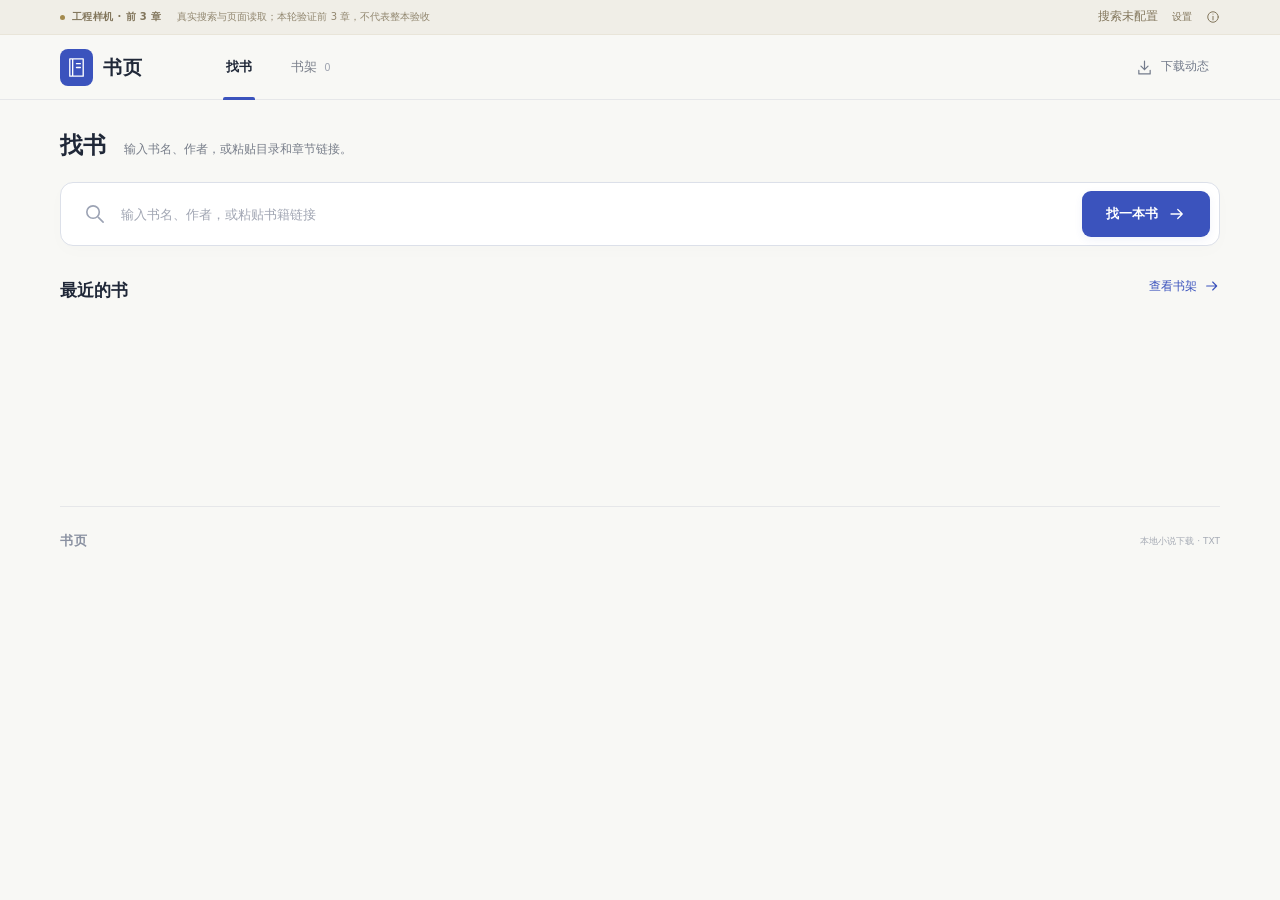
==== extension/index.html @ 4f4f138d "feat: 交付书页扩展0.4.1与来源身份校验" ====
<!doctype html>
<html lang="zh-CN">
<head>
  <meta charset="utf-8">
  <meta name="viewport" content="width=device-width, initial-scale=1">
  <meta name="color-scheme" content="light">
  <meta name="description" content="书页工程样机：DeepSeek 搜索、来源读取与 TXT。">
  <title>书页 · 找书与 TXT 下载</title>
  <link rel="icon" href="data:image/svg+xml,%3Csvg xmlns='http://www.w3.org/2000/svg' viewBox='0 0 48 48'%3E%3Crect width='48' height='48' rx='13' fill='%233b53bd'/%3E%3Cpath d='M13 12h19v25H13z' fill='none' stroke='white' stroke-width='2'/%3E%3Cpath d='M18 12v25M23 20h5M23 25h5' stroke='white' stroke-width='2'/%3E%3C/svg%3E">
  <link rel="stylesheet" href="style.css">
  <script type="module" src="ui.js"></script>
</head>
<body data-page="app">
  <svg class="svg-definitions" aria-hidden="true" xmlns="http://www.w3.org/2000/svg">
    <symbol id="i-book" viewBox="0 0 24 24"><path d="M5 3h14v18H5zM8 3v18M12 8h4M12 12h4"/></symbol>
    <symbol id="i-search" viewBox="0 0 24 24"><circle cx="10.5" cy="10.5" r="6.5"/><path d="m16 16 5 5"/></symbol>
    <symbol id="i-arrow" viewBox="0 0 24 24"><path d="M4 12h15m-6-6 6 6-6 6"/></symbol>
    <symbol id="i-download" viewBox="0 0 24 24"><path d="M12 3v12m-5-5 5 5 5-5M4 16v5h16v-5"/></symbol>
    <symbol id="i-close" viewBox="0 0 24 24"><path d="m6 6 12 12M6 18 18 6"/></symbol>
    <symbol id="i-check" viewBox="0 0 24 24"><path d="m5 12 4 4L19 6"/></symbol>
    <symbol id="i-clock" viewBox="0 0 24 24"><circle cx="12" cy="12" r="9"/><path d="M12 7v5l3 2"/></symbol>
    <symbol id="i-shelf" viewBox="0 0 24 24"><path d="M3 20h18M4 5h4v13H4zM11 3h4v15h-4zM18 6l3 11"/></symbol>
    <symbol id="i-link" viewBox="0 0 24 24"><path d="m10 14 4-4m-7 5-1 1a4 4 0 0 1-6-6l4-4a4 4 0 0 1 6 0m4 3 1-1a4 4 0 0 1 6 6l-4 4a4 4 0 0 1-6 0" transform="translate(2 -1)"/></symbol>
    <symbol id="i-info" viewBox="0 0 24 24"><circle cx="12" cy="12" r="9"/><path d="M12 11v6M12 7h.01"/></symbol>
    <symbol id="i-chevron" viewBox="0 0 24 24"><path d="m9 5 7 7-7 7"/></symbol>
  </svg>
  <a class="skip-link" href="#main">跳到主要内容</a>
  <div class="prototype-bar">
    <div class="prototype-inner">
      <span class="prototype-label"><span class="prototype-dot"></span>工程样机 · 前 3 章</span>
      <span class="prototype-caption">真实搜索与页面读取；本轮验证前 3 章，不代表整本验收</span>
      <div class="prototype-controls">
        <span id="key-state">搜索未配置</span><button id="settings-open" type="button">设置</button>
        <button id="about-open" type="button" aria-label="样机说明"><svg class="icon"><use href="#i-info"/></svg></button>
      </div>
    </div>
  </div>

  <header class="site-header">
    <div class="header-inner">
      <a class="brand" href="#search" aria-label="书页首页">
        <span class="brand-icon"><svg class="icon"><use href="#i-book"/></svg></span>
        <span>书页</span>
      </a>
      <nav class="main-nav" aria-label="主要导航">
        <button type="button" data-view="search" aria-current="page">找书</button>
        <button type="button" data-view="library">书架 <span class="nav-number" id="library-nav-count">0</span></button>
      </nav>
      <button class="activity-trigger" id="activity-toggle" type="button" aria-expanded="false" aria-controls="activity-panel">
        <svg class="icon"><use href="#i-download"/></svg><span>下载动态</span><span class="activity-number" id="activity-count" hidden></span>
      </button>
    </div>
  </header>

  <main id="main" class="main-content" tabindex="-1">
    <section id="view-search" aria-labelledby="search-title">
      <div class="search-heading"><h1 id="search-title">找书</h1><p>输入书名、作者，或粘贴目录和章节链接。</p></div>

      <div class="search-area">
        <form id="search-form" class="search-form" role="search">
          <svg class="icon search-icon" aria-hidden="true"><use href="#i-search"/></svg>
          <label class="sr-only" for="search-input">书名、作者或书籍链接</label>
          <input id="search-input" type="search" placeholder="输入书名、作者，或粘贴书籍链接" autocomplete="off" enterkeyhint="search" required>
          <button id="search-submit" class="button button-primary" type="submit">找一本书<svg class="icon"><use href="#i-arrow"/></svg></button>
        </form>

      </div>

      <section id="search-results-section" class="results-section" aria-labelledby="search-results-heading" hidden>
        <div class="section-heading"><div><h2 id="search-results-heading">搜索结果</h2><p id="search-summary" class="section-description" role="status" aria-live="polite"></p></div><button id="search-clear" type="button" class="text-button">清空搜索</button></div>
        <p id="search-note" class="inline-note" hidden></p>
        <p id="search-context" class="inline-note" hidden></p>
        <button id="search-other-sources" type="button" class="text-button" hidden>查看其他书源</button>
        <div id="search-results" class="results-grid"></div>
        <div id="search-result-actions" class="search-result-actions" hidden>
          <button id="search-more" type="button" class="button button-secondary">更多结果</button>
          <button id="search-collapse" type="button" class="text-button" hidden>收起到前十条</button>
        </div>
        <div id="search-empty" class="empty-state" hidden><svg class="icon"><use href="#i-search"/></svg><h3 id="search-empty-title">本次未找到匹配候选</h3><p id="search-empty-note">索引可能尚未收录；也可以直接粘贴已支持来源的书籍链接。</p></div>
      </section>

      <section id="home-content" class="home-section" aria-labelledby="home-heading">
        <div class="section-heading"><h2 id="home-heading">最近的书</h2><button class="text-button" data-view="library" type="button">查看书架<svg class="icon"><use href="#i-arrow"/></svg></button></div>
        <div id="home-books" class="home-books"></div>
      </section>
    </section>

    <section id="view-library" class="library-view" aria-labelledby="library-title" hidden>
      <div class="library-heading"><div><h1 id="library-title">书架<span id="library-count" class="heading-count">0</span></h1><p id="library-summary" class="section-description">已保存的书与未完成的下载。</p></div><button type="button" class="button button-primary" data-view="search"><svg class="icon"><use href="#i-search"/></svg>找书</button></div>
      <div class="library-toolbar" role="group" aria-label="筛选书架"><button type="button" class="filter-chip is-active" data-filter="all" aria-pressed="true">全部</button><button type="button" class="filter-chip" data-filter="active" aria-pressed="false">正在下载</button><button type="button" class="filter-chip" data-filter="attention" aria-pressed="false">待继续</button><button type="button" class="filter-chip" data-filter="ready" aria-pressed="false">已就绪</button><span class="library-tip">按加入顺序排列</span></div>
      <div id="library-list" class="library-grid"></div>
      <div id="library-empty" class="empty-state" hidden><svg class="icon"><use href="#i-shelf"/></svg><h2>这里还没有书</h2><p>找到想要的书，确认后就会留在书架。</p><button type="button" class="button button-primary" data-view="search">去找书<svg class="icon"><use href="#i-arrow"/></svg></button></div>
    </section>
  </main>

  <footer class="site-footer"><span class="footer-brand">书页</span><span>本地小说下载 · TXT</span></footer>

  <section id="activity-panel" class="activity-panel" aria-labelledby="activity-heading" hidden><div class="panel-heading"><h2 id="activity-heading">下载动态</h2><button type="button" class="icon-button" id="activity-close" aria-label="关闭下载动态"><svg class="icon"><use href="#i-close"/></svg></button></div><div id="activity-list"></div></section>

  <aside id="download-dock" class="download-dock" aria-label="当前下载" hidden><div class="dock-icon"><svg class="icon"><use href="#i-download"/></svg></div><button id="dock-open" class="dock-copy" type="button"><strong id="dock-title"></strong><span id="dock-status"></span></button><div class="dock-meter"><span id="dock-progress"></span><div class="progress-track"><span id="dock-fill"></span></div></div><button id="dock-action" class="button button-secondary" type="button">暂停</button></aside>

  <dialog id="book-dialog" class="book-dialog" aria-labelledby="detail-title">
    <div class="dialog-topline"><span>这本书</span><button type="button" class="icon-button" id="book-close" aria-label="关闭书籍详情"><svg class="icon"><use href="#i-close"/></svg></button></div>
    <div class="book-dialog-body">
      <div class="detail-book-header"><div id="detail-cover" class="detail-cover"></div><div class="detail-book-copy"><p id="detail-category" class="eyebrow"></p><h2 id="detail-title"></h2><p id="detail-author" class="book-author"></p><div id="detail-facts" class="book-facts"></div></div></div>
      <p id="detail-description" class="detail-description"></p>
      <fieldset class="source-fieldset"><legend>来源<span>正文按这个来源保存</span></legend><div id="source-list" class="source-list"></div><p id="blocked-sources" class="inline-note" hidden></p></fieldset>
      <details id="preview-details" class="preview-pane" open><summary><span><svg class="icon"><use href="#i-book"/></svg>正文与取得范围</span><svg class="icon"><use href="#i-chevron"/></svg></summary><div id="chapter-preview" class="chapter-preview"></div></details>
      <section id="detail-state" class="detail-state" aria-label="这本书的下载状态" hidden><div class="detail-state-head"><strong id="detail-status"></strong><span id="detail-progress"></span></div><div class="progress-track"><span id="detail-fill"></span></div><p id="detail-activity"></p></section>
      <details id="detail-diagnostics" class="download-details" hidden><summary>下载详情</summary><dl id="detail-diagnostics-content"></dl></details>
    </div>
    <div class="book-dialog-footer"><p id="detail-footer-note">入架不下载；工程样机下载范围为前 3 章。</p><div class="detail-actions"><button id="detail-primary" type="button" class="button button-primary">加入书架</button><button id="detail-update" type="button" class="button button-secondary" hidden>更新目录</button><button id="detail-export" type="button" class="button button-secondary" hidden>导出已有 TXT</button><button id="detail-other" type="button" class="text-button" hidden>其他书源</button><button id="detail-block" type="button" class="text-button remove-button" hidden>本书拉黑此书源</button><button id="detail-stop" type="button" class="text-button" hidden>暂停</button><button id="detail-remove" type="button" class="text-button remove-button" hidden>移出书架</button></div></div>
  </dialog>

  <dialog id="settings-dialog" class="small-dialog" aria-labelledby="settings-title">
    <h2 id="settings-title">搜索设置</h2>
    <p>使用你的 DeepSeek API Key 搜索。Key 保存在本机，仅用于搜索服务认证。</p>
    <form id="settings-form" autocomplete="off">
      <label for="api-key">DeepSeek API Key</label>
      <input id="api-key" type="password" autocomplete="new-password" spellcheck="false" placeholder="输入新的 Key；已保存的 Key 不会显示">
      <p id="settings-status" role="status"></p>
      <div class="small-dialog-actions"><button id="settings-clear" type="button" class="text-button">清除 Key</button><button id="settings-close" type="button" class="button button-secondary">返回</button><button type="submit" class="button button-primary">保存</button></div>
    </form>
  </dialog>
  <dialog id="about-dialog" class="small-dialog" aria-labelledby="about-title">
    <h2 id="about-title">工程样机说明</h2>
    <p>这是同一个书页 Chrome 插件的工程版本，保留找书和书架布局。搜索使用 DeepSeek 独立搜索 API；当前支持 23txxt 与 wxdy 的目录和正文读取。已适配和前三章可读都不代表后续内容可用。</p>
    <p>本轮仅取得前 3 章以验证持久断点、人工确认和 TXT 交付。搜索结果不代表站点已经可读；未适配来源会明确标注。</p>
    <p>Chrome 和来源标签页需要保留。退出浏览器后保存断点，重开后点击继续。整本空缓存验收尚未完成。</p>
    <form method="dialog"><button class="button button-primary" type="submit">返回书页</button></form>
  </dialog>
  <div id="toast-region" class="toast-region" role="status" aria-live="polite"></div>
  <p id="app-status" class="sr-only" role="status" aria-live="polite"></p>
</body>
</html>
---- extension/style.css ----
@charset "UTF-8";

:root {
  --paper: #f8f8f5;
  --surface: #fff;
  --ink: #202838;
  --muted: #777d89;
  --line: #e6e7e9;
  --accent: #3b53bd;
  --accent-dark: #2c419f;
  --accent-pale: #eef1fc;
  --green: #31715b;
  --amber: #92612b;
  --red: #a84444;
  --serif: "Noto Serif CJK SC", "Songti SC", "SimSun", serif;
  --sans: "Segoe UI", "Microsoft YaHei", "PingFang SC", system-ui, sans-serif;
}

* { box-sizing: border-box; }
[hidden] { display: none !important; }
html { min-width: 320px; background: var(--paper); scroll-behavior: smooth; }
body { margin: 0; color: var(--ink); font-family: var(--sans); font-size: 14px; line-height: 1.6; -webkit-font-smoothing: antialiased; }
button, input, select { font: inherit; }
button, a, input, summary, select { -webkit-tap-highlight-color: transparent; }
button { color: inherit; cursor: pointer; }
button:disabled { opacity: .5; cursor: default; }
a { color: inherit; }
button, input, select, a, summary { outline-offset: 4px; }
:focus-visible { outline: 2px solid var(--accent); }
button { border: 0; }
h1, h2, h3, p { margin: 0; }
svg { flex-shrink: 0; }
.icon { width: 20px; height: 20px; fill: none; stroke: currentColor; stroke-width: 1.7; stroke-linecap: round; stroke-linejoin: round; vertical-align: middle; }
.svg-definitions { position: absolute; width: 0; height: 0; overflow: hidden; }
.sr-only, .skip-link:not(:focus) { position: absolute; width: 1px; height: 1px; padding: 0; margin: -1px; overflow: hidden; clip: rect(0,0,0,0); white-space: nowrap; border: 0; }
.skip-link:focus { position: fixed; inset: 10px auto auto 10px; z-index: 100; padding: 10px 20px; background: var(--surface); }
.button { display: inline-flex; align-items: center; justify-content: center; gap: 10px; min-height: 44px; padding: 10px 20px; border: 1px solid transparent; border-radius: 9px; text-decoration: none; font-size: 13px; font-weight: 600; line-height: 1.5; transition: background .16s, border-color .16s, box-shadow .16s; }
.button-primary { color: #fff; background: var(--accent); box-shadow: 0 3px 8px #3b53bd12; }
.button-primary:hover:not(:disabled) { background: var(--accent-dark); box-shadow: 0 4px 14px #3b53bd28; }
.button-secondary { background: var(--surface); border-color: #dfe2e9; color: #4a5262; }
.button-secondary:hover:not(:disabled) { background: #f5f6fb; border-color: #bec7e1; }
.button-danger { background: #a84444; color: #fff; }
.text-button { display: inline-flex; align-items: center; justify-content: center; gap: 7px; background: none; padding: 7px 0; color: var(--accent); font-size: 12px; font-weight: 500; text-decoration: none; }
.text-button .icon { width: 16px; height: 16px; }
.text-button:hover { color: var(--accent-dark); }
.icon-button { display: inline-grid; place-items: center; width: 34px; height: 34px; border-radius: 50%; background: #f3f4f6; color: #727887; }
.icon-button:hover { background: #e8ebf1; color: var(--ink); }
.eyebrow { display: flex; align-items: center; gap: 10px; color: var(--muted); font-size: 11px; font-weight: 500; letter-spacing: 1.6px; }

/* The prototype label stays visible while the product UI is being evaluated. */
.prototype-bar { min-height: 34px; background: #f0eee7; border-bottom: 1px solid #e9e5d9; color: #82765c; font-size: 10px; }
.prototype-inner { display: flex; align-items: center; gap: 16px; max-width: 1216px; margin: auto; min-height: 34px; padding: 3px 28px; }
.prototype-label { display: inline-flex; align-items: center; gap: 7px; white-space: nowrap; font-size: 10px; font-weight: 600; letter-spacing: .4px; }
.prototype-dot { width: 5px; height: 5px; border-radius: 50%; background: #a38a4e; }
.prototype-caption { opacity: .85; }
.prototype-controls { display: flex; align-items: center; gap: 14px; margin-left: auto; }
.prototype-controls button { padding: 3px 0; white-space: nowrap; background: none; color: inherit; font-size: 10px; }
.prototype-controls .icon { width: 14px; height: 14px; }

.site-header { border-bottom: 1px solid var(--line); background: var(--paper); }
.header-inner { display: flex; align-items: center; max-width: 1216px; height: 64px; margin: auto; padding: 0 28px; }
.brand { display: inline-flex; align-items: center; gap: 10px; text-decoration: none; font-size: 19px; font-weight: 600; letter-spacing: 1px; }
.brand-icon { display: grid; place-items: center; width: 33px; height: 37px; border-radius: 8px; color: #fff; background: var(--accent); }
.brand-icon .icon { width: 23px; height: 23px; stroke-width: 1.4; }
.main-nav { display: flex; align-self: stretch; align-items: stretch; gap: 33px; margin-left: 80px; }
.main-nav button { position: relative; padding: 0 3px; background: none; color: #7c818c; font-size: 13px; }
.main-nav button[aria-current="page"] { color: var(--ink); font-weight: 600; }
.main-nav button[aria-current="page"]::after { position: absolute; right: 0; bottom: -1px; left: 0; height: 3px; border-radius: 2px 2px 0 0; background: var(--accent); content: ""; }
.nav-number { margin-left: 3px; color: #a0a5b1; font-size: 10px; font-weight: 400; }
.activity-trigger { display: inline-flex; align-items: center; gap: 8px; margin-left: auto; padding: 8px 11px; background: transparent; color: #737b8b; font-size: 12px; }
.activity-trigger:hover { color: var(--accent); }
.activity-trigger .icon { width: 17px; height: 17px; }
.activity-number { display: inline-grid; place-items: center; min-width: 18px; height: 18px; padding: 0 4px; border-radius: 10px; color: var(--accent); background: #e9edf9; font-size: 10px; }

.main-content { width: min(1160px, calc(100% - 56px)); min-height: 360px; margin: auto; }
.search-heading { display: flex; align-items: baseline; gap: 18px; padding: 27px 0 18px; }
.search-heading h1 { font-size: 23px; font-weight: 600; }
.search-heading p { color: var(--muted); font-size: 12px; }

.search-area { position: relative; z-index: 1; }
.search-form { display: flex; align-items: center; gap: 15px; padding: 8px 9px 8px 22px; border: 1px solid #dce0e9; border-radius: 13px; background: var(--surface); box-shadow: 0 5px 18px #28335804; transition: border-color .2s, box-shadow .2s; }
.search-form:focus-within { border-color: #9daee6; box-shadow: 0 0 0 4px #3b53bd09; }
.search-icon { width: 23px; height: 23px; color: #9ca3b4; }
.search-form input { width: 100%; min-width: 0; height: 46px; padding: 0; border: 0; outline: none; color: var(--ink); background: transparent; font-size: 14px; }
.search-form input::placeholder { color: #a1a6b3; font-size: 13px; }
.search-form .button { flex-shrink: 0; min-height: 46px; padding: 12px 23px; }
.search-form .button .icon { width: 18px; height: 18px; }
.suggestion-row { display: flex; align-items: center; gap: 10px; flex-wrap: wrap; min-height: 49px; padding: 9px 3px; color: #999eaa; font-size: 10px; }
.suggestion-row button { padding: 3px 10px; border-radius: 5px; color: #7d8494; background: #eceef2; font-size: 10px; }
.suggestion-row button:hover { color: var(--accent); background: #e7ebfa; }

.home-section, .results-section { margin-top: 24px; padding-bottom: 18px; }
.section-heading { display: flex; align-items: end; justify-content: space-between; gap: 18px; margin-bottom: 22px; }
.section-heading .eyebrow { font-size: 9px; letter-spacing: 1.1px; }
.section-heading h2 { font-size: 17px; font-weight: 600; }
.section-heading .text-button { margin-bottom: 1px; }
.section-description { margin-top: 8px; color: var(--muted); font-size: 12px; }
.home-books { display: grid; grid-template-columns: repeat(2, minmax(0, 1fr)); gap: 18px; }
.home-book { display: flex; align-items: center; gap: 16px; min-height: 103px; padding: 17px; border: 1px solid var(--line); border-radius: 9px; background: var(--surface); }
.home-book .book-cover { width: 42px; min-width: 42px; height: 64px; padding: 7px; }
.home-book .book-cover strong { font-size: 10px; letter-spacing: 0; }
.home-book .book-cover small, .home-book .cover-kicker { display: none; }
.home-book-copy { flex: 1; min-width: 0; }
.home-book-copy h3 { font-size: 15px; font-weight: 600; }
.home-book-copy p { margin-top: 4px; color: var(--muted); font-size: 11px; }
.home-book-copy .book-author { margin-bottom: 4px; }
.home-book-copy .text-button, .home-book .button { margin-top: 7px; font-size: 11px; }
.home-book .button { min-height: 32px; padding: 6px 12px; }

.results-grid { display: flex; flex-direction: column; gap: 9px; }
.search-result-actions { display: flex; align-items: center; gap: 16px; margin-top: 14px; }
.book-result { display: flex; align-items: center; gap: 22px; min-width: 0; padding: 15px 18px; border: 1px solid var(--line); border-radius: 9px; background: var(--surface); transition: border-color .18s; }
.book-result:hover { border-color: #c8d0e4; box-shadow: 0 10px 24px #25365806; }
.result-top { display: flex; align-items: center; flex: 1; min-width: 0; gap: 17px; }
.result-copy { flex: 1; min-width: 0; }
.result-copy h3 { font-size: 15px; font-weight: 600; line-height: 1.5; }
.result-copy .eyebrow { font-size: 8px; letter-spacing: .6px; }
.book-author { margin-top: 5px; color: #8c929e; font-size: 11px; }
.book-description { margin-top: 19px; color: #818797; font-size: 11px; line-height: 1.85; }
.book-facts { display: flex; align-items: center; gap: 7px 10px; flex-wrap: wrap; margin-top: 13px; color: #8b91a0; font-size: 10px; }
.book-facts span + span { position: relative; }
.result-bottom { display: flex; flex-shrink: 0; align-items: center; width: 120px; }
.result-bottom .button { width: 100%; min-height: 36px; font-size: 11px; }
.result-source-note, .book-result .book-description { display: none; }
.book-result .book-cover { width: 42px; height: 64px; padding: 7px; }
.book-result .book-cover strong { font-size: 10px; letter-spacing: 0; }
.book-result .cover-kicker, .book-result .book-cover small { display: none; }
.book-result .book-facts { margin-top: 5px; }
.book-cover { position: relative; display: flex; flex-direction: column; flex-shrink: 0; justify-content: space-between; width: 94px; height: 137px; padding: 13px 12px; overflow: hidden; border-radius: 2px 5px 5px 2px; color: #f8f7f1; background: #41559f; box-shadow: 3px 5px 9px #20283816; }
.book-cover::before { position: absolute; inset: 0 auto 0 4px; width: 1px; background: #ffffff25; content: ""; }
.book-cover::after { position: absolute; width: 95px; height: 95px; right: -52px; bottom: 18px; border: 1px solid #ffffff24; border-radius: 50%; content: ""; }
.cover-blue { background: #41559f; }
.cover-sage { background: #6b8076; }
.cover-clay { background: #a87c68; }
.cover-kicker { position: relative; z-index: 1; font-size: 6px; opacity: .65; letter-spacing: 1px; }
.book-cover strong { position: relative; z-index: 1; font-family: var(--serif); font-size: 22px; font-weight: 400; line-height: 1.4; letter-spacing: 2px; overflow-wrap: anywhere; }
.book-cover small { position: relative; z-index: 1; padding-top: 8px; border-top: 1px solid #ffffff35; font-size: 7px; font-weight: 400; letter-spacing: .5px; }
.inline-note { margin: -2px 0 19px; padding: 12px 16px; border-radius: 8px; color: #86662c; background: #f8f1df; font-size: 11px; }
.empty-state { padding: 60px 20px; border: 1px dashed #dce0e7; border-radius: 13px; color: var(--muted); text-align: center; }
.empty-state > .icon { width: 30px; height: 30px; margin-bottom: 14px; color: #a2afcc; }
.empty-state h2, .empty-state h3 { color: #58647a; font-size: 17px; font-weight: 500; }
.empty-state p { margin: 9px 0 20px; font-size: 12px; }

.library-view { padding-top: 51px; }
.library-heading { display: flex; align-items: center; justify-content: space-between; gap: 20px; }
.library-heading h1 { display: flex; align-items: center; gap: 14px; font-size: 25px; font-weight: 600; }
.heading-count { display: inline-grid; place-items: center; min-width: 28px; height: 28px; padding: 0 7px; border: 1px solid #e1e5ef; border-radius: 50%; color: #929cb6; font-family: var(--sans); font-size: 12px; font-weight: 400; }
.library-heading .button { font-size: 12px; }
.library-heading .button .icon { width: 17px; height: 17px; }
.library-toolbar { display: flex; align-items: center; gap: 8px; margin-top: 32px; padding: 20px 0; border-top: 1px solid var(--line); }
.filter-chip { padding: 7px 14px; border-radius: 6px; color: #8d93a1; background: transparent; font-size: 11px; }
.filter-chip:hover { background: #eff0f3; }
.filter-chip.is-active, .filter-chip[aria-pressed="true"] { background: #e9edfa; color: var(--accent); font-weight: 600; }
.library-tip { margin-left: auto; color: #a0a6b2; font-size: 10px; }
.library-grid { display: grid; grid-template-columns: repeat(2, minmax(0, 1fr)); gap: 20px; }
.shelf-book { display: flex; gap: 21px; min-width: 0; padding: 25px; border: 1px solid var(--line); border-radius: 14px; background: var(--surface); }
.shelf-copy { flex: 1; min-width: 0; }
.shelf-top { display: flex; flex-wrap: wrap; justify-content: space-between; align-items: center; gap: 7px; }
.shelf-copy h3 { font-size: 16px; font-weight: 600; }
.shelf-description, .shelf-status { margin-top: 12px; color: #818999; font-size: 11px; }
.shelf-description + .progress-track, .shelf-status + .progress-track { margin-top: 9px; }
.shelf-actions { display: flex; align-items: center; gap: 15px; flex-wrap: wrap; margin-top: 17px; }
.shelf-actions .button { min-height: 34px; padding: 6px 13px; font-size: 11px; }
.shelf-actions .text-button { font-size: 10px; }
.status-badge { display: inline-flex; align-items: center; gap: 5px; width: fit-content; padding: 3px 7px; border-radius: 4px; color: var(--accent); background: #f0f2fc; font-size: 9px; font-weight: 500; line-height: 1.6; white-space: nowrap; }
.status-badge[data-state="ready"] { color: var(--green); background: #eef5f1; }
.status-badge[data-state="partial"], .status-badge[data-state="paused"], .status-badge[data-state="needs_action"] { color: var(--amber); background: #faf2e5; }
.status-badge[data-state="queued"] { color: #878e9e; background: #f0f1f4; }
.progress-track { width: 100%; height: 4px; overflow: hidden; border-radius: 4px; background: #e9ecf4; }
.progress-track > span { display: block; width: 0; height: 100%; border-radius: inherit; background: var(--accent); transition: width .35s ease; }

.site-footer { display: flex; align-items: center; gap: 19px; width: min(1160px, calc(100% - 56px)); margin: 46px auto 0; padding: 24px 0 115px; border-top: 1px solid var(--line); color: #a5aab4; font-size: 9px; }
.footer-brand { color: #8a91a1; font-size: 13px; font-weight: 600; letter-spacing: 1px; }
.site-footer > span:last-child { margin-left: auto; }

dialog { color: var(--ink); border: 0; background: var(--surface); }
dialog::backdrop { background: #1a223b38; backdrop-filter: blur(3px); }
body:has(dialog[open]) { overflow: hidden; }
.book-dialog { position: fixed; inset: 12px 12px 12px auto; width: min(590px, calc(100% - 24px)); height: calc(100dvh - 24px); max-height: none; max-width: none; margin: 0; padding: 0; border: 1px solid #e3e6ec; border-radius: 17px; box-shadow: 0 20px 100px #101d3e26; }
.book-dialog[open] { display: flex; flex-direction: column; }
.dialog-topline { display: flex; flex-shrink: 0; align-items: center; justify-content: space-between; min-height: 64px; padding: 15px 28px; border-bottom: 1px solid #eef0f4; color: #9aa0ae; font-size: 11px; }
.book-dialog-body { flex: 1; min-height: 0; padding: 29px 31px 24px; overflow: auto; overscroll-behavior: contain; }
.detail-book-header { display: flex; align-items: center; gap: 25px; }
.detail-cover.book-cover, .detail-cover .book-cover { width: 103px; height: 148px; }
.detail-book-copy { flex: 1; min-width: 0; }
.detail-book-copy h2 { margin-top: 11px; font-family: var(--serif); font-size: 29px; font-weight: 500; line-height: 1.5; }
.detail-book-copy .book-author { margin-top: 8px; font-size: 12px; }
.detail-description { margin-top: 23px; color: #8a909e; font-size: 12px; line-height: 1.9; }
.source-fieldset { min-width: 0; margin: 27px 0 0; padding: 0; border: 0; }
.source-fieldset legend { display: flex; align-items: center; gap: 14px; width: 100%; margin-bottom: 13px; font-size: 13px; font-weight: 600; }
.source-fieldset legend span { color: #a0a6b3; font-size: 10px; font-weight: 400; }
.source-list { display: flex; flex-direction: column; gap: 10px; }
.source-option { display: flex; align-items: center; gap: 13px; min-height: 70px; padding: 13px 15px; border: 1px solid #e5e8ee; border-radius: 10px; cursor: pointer; }
.source-option:has(input:checked) { background: #f7f8fe; border-color: #8999d7; }
.source-option:has(input:disabled) { cursor: default; }
.source-option input { flex-shrink: 0; width: 15px; height: 15px; margin: 0; accent-color: var(--accent); }
.source-copy { flex: 1; min-width: 0; }
.source-name { display: block; font-size: 12px; font-weight: 600; }
.source-description { display: block; margin-top: 3px; color: #989fac; font-size: 10px; }
.source-badge { padding: 3px 7px; border-radius: 4px; color: #7181b7; background: #edf0fa; font-size: 9px; white-space: nowrap; }
.preview-pane { margin-top: 25px; border: 1px solid #e9e8e2; border-radius: 11px; background: #faf9f5; }
.preview-pane summary { display: flex; align-items: center; justify-content: space-between; gap: 15px; padding: 15px 17px; list-style: none; color: #777868; cursor: pointer; font-size: 11px; }
.preview-pane summary::-webkit-details-marker { display: none; }
.preview-pane summary > span { display: inline-flex; align-items: center; gap: 9px; }
.preview-pane summary .icon { width: 16px; height: 16px; }
.preview-pane[open] summary > .icon { transform: rotate(90deg); }
.chapter-preview { margin: 0 18px; padding: 15px 1px 21px; border-top: 1px solid #e8e6dc; color: #858476; font-family: var(--serif); font-size: 12px; line-height: 2; }
.chapter-preview h3, .chapter-preview h4, .chapter-preview strong { display: block; margin-bottom: 9px; color: #656455; font-size: 13px; font-weight: 500; }
.chapter-preview p + p { margin-top: 10px; }
.detail-state { margin-top: 25px; padding: 18px; border: 1px solid #e7eaf4; border-radius: 11px; background: #f9fafe; }
.detail-state-head { display: flex; align-items: center; justify-content: space-between; gap: 12px; margin-bottom: 12px; }
.detail-state-head strong { font-size: 12px; font-weight: 600; }
.detail-state-head > span { color: var(--accent); font-size: 11px; }
.detail-state > p { margin-top: 10px; color: #929aab; font-size: 11px; }
.download-details { margin-top: 20px; color: #969daa; font-size: 10px; }
.download-details summary { width: fit-content; cursor: pointer; }
.download-details dl { display: grid; grid-template-columns: 70px minmax(0,1fr); gap: 7px 10px; padding: 14px; border-radius: 7px; background: #f5f6f8; }
.download-details dt { color: #8f97a8; }
.download-details dd { margin: 0; color: #65718a; overflow-wrap: anywhere; }
.book-dialog-footer { flex-shrink: 0; padding: 17px 28px 22px; border-top: 1px solid #eef0f4; background: var(--surface); }
.book-dialog-footer > p { margin-bottom: 12px; color: #959dac; font-size: 10px; }
.detail-actions { display: flex; gap: 12px; align-items: center; flex-wrap: wrap; }
.detail-actions .button-primary { flex: 1; }
.detail-actions .button { min-height: 44px; font-size: 12px; }
.detail-actions .text-button { font-size: 10px; }
.remove-button { color: #a1a6b1; }
.small-dialog { width: min(460px, calc(100% - 32px)); padding: 33px; border: 1px solid #e2e5ed; border-radius: 16px; box-shadow: 0 30px 100px #101d3e26; }
.small-dialog h2 { margin-top: 13px; font-family: var(--serif); font-size: 25px; font-weight: 500; }
.small-dialog > p:not(.eyebrow) { margin-top: 17px; color: #8991a1; font-size: 12px; line-height: 1.9; }
.small-dialog form, .small-dialog-actions { display: flex; justify-content: flex-end; gap: 10px; margin-top: 25px; }
.demo-controls { margin-top: 21px; padding-top: 16px; border-top: 1px solid var(--line); color: var(--muted); font-size: 12px; }
.demo-controls summary { cursor: pointer; }
.demo-controls p { margin-top: 12px; font-size: 11px; line-height: 1.9; }
.demo-controls label { display: block; margin-top: 14px; font-size: 11px; }
.demo-controls select { width: 100%; min-height: 38px; margin-top: 7px; padding: 7px 10px; border: 1px solid var(--line); border-radius: 6px; color: var(--ink); background: var(--surface); }

.activity-panel { position: fixed; z-index: 20; top: 110px; right: max(24px, calc((100% - 1160px)/2)); width: min(390px, calc(100% - 32px)); max-height: calc(100dvh - 135px); overflow: auto; padding: 23px; border: 1px solid #e1e5f0; border-radius: 14px; background: var(--surface); box-shadow: 0 18px 70px #26365c1f; }
.panel-heading { display: flex; align-items: center; justify-content: space-between; gap: 16px; margin-bottom: 13px; }
.panel-heading .eyebrow { font-size: 8px; letter-spacing: 1px; }
.panel-heading h2 { margin-top: 4px; font-size: 18px; font-weight: 600; }
.activity-item { display: flex; align-items: center; justify-content: space-between; gap: 15px; padding: 16px 0; border-top: 1px solid #eef0f5; }
.activity-copy { flex: 1; min-width: 0; }
.activity-copy { padding: 0; text-align: left; color: inherit; background: none; }
.activity-copy strong { display: block; font-size: 12px; font-weight: 500; }
.activity-copy p, .activity-status { margin-top: 4px; color: #929aab; font-size: 10px; }
.activity-item .button { min-height: 31px; padding: 5px 11px; font-size: 10px; }
.activity-item .text-button { font-size: 10px; }
.download-dock { position: fixed; z-index: 15; right: 24px; bottom: 22px; left: 24px; display: flex; align-items: center; gap: 17px; width: min(770px, calc(100% - 48px)); min-height: 77px; margin: auto; padding: 15px 19px; border: 1px solid #e0e4f0; border-radius: 13px; background: #ffffffed; box-shadow: 0 8px 44px #2939611a; backdrop-filter: blur(14px); }
.dock-icon { display: grid; place-items: center; flex-shrink: 0; width: 39px; height: 42px; border-radius: 8px; color: var(--accent); background: #eef1fc; }
.dock-copy { flex: 1; min-width: 0; padding: 0; background: none; text-align: left; }
.dock-copy strong { display: block; overflow: hidden; color: #4c566e; font-size: 12px; font-weight: 600; text-overflow: ellipsis; white-space: nowrap; }
.dock-copy span { display: block; margin-top: 3px; color: #969fb1; font-size: 10px; }
.dock-meter { width: 140px; color: #8d98b4; font-size: 10px; text-align: right; }
.dock-meter .progress-track { margin-top: 6px; }
.download-dock .button { min-height: 34px; padding: 7px 14px; font-size: 11px; }
.toast-region { position: fixed; z-index: 40; bottom: 114px; left: 50%; max-width: calc(100% - 36px); transform: translateX(-50%); color: #fff; text-align: center; font-size: 12px; pointer-events: none; }
.toast-region:empty { display: none; }
.toast-region:not(:empty) { padding: 11px 18px; border-radius: 9px; background: #253249ed; box-shadow: 0 6px 24px #1a223b20; }
.toast-region > * + * { margin-top: 5px; }

.verification-page { display: grid; place-items: center; min-height: 100dvh; padding: 30px; background: #f4f5f9; }
.verification-card { width: min(590px, 100%); padding: 46px; border: 1px solid var(--line); border-radius: 18px; background: var(--surface); box-shadow: 0 20px 60px #26365c08; }
.verification-card .prototype-label { padding: 5px 10px; border-radius: 5px; color: #998144; background: #f5f1e5; }
.verification-card > .eyebrow { margin-top: 33px; }
.verification-card h1 { margin: 14px 0 20px; font-family: var(--serif); font-size: 35px; font-weight: 500; line-height: 1.5; }
.verification-card > p:not(.eyebrow) { margin-top: 12px; color: #8991a1; font-size: 12px; line-height: 1.9; }
.verification-card > .button { width: 100%; margin-top: 26px; }
.verification-card > .text-button { display: flex; margin-top: 10px; }

@media (max-width: 1040px) {
  .main-nav { margin-left: 55px; }
  .shelf-book { gap: 17px; padding: 22px; }
  .shelf-book .book-cover { width: 80px; height: 122px; }
  .shelf-book .book-cover strong { font-size: 19px; }
}
@media (max-width: 760px) {
  .prototype-inner { gap: 8px; padding: 5px 20px; }
  .prototype-caption { display: none; }
  .prototype-controls { gap: 10px; }
  .header-inner { height: 62px; padding: 0 22px; }
  .main-nav { gap: 23px; margin-left: 37px; }
  .brand { font-size: 19px; }
  .brand-icon { width: 29px; height: 33px; }
  .activity-trigger { padding: 7px 0 7px 8px; font-size: 10px; }
  .main-content { width: calc(100% - 44px); }
  .search-form { gap: 11px; padding-left: 16px; }
  .search-form .button { padding: 10px 17px; font-size: 12px; }
  .search-form input { font-size: 12px; }
  .search-form input::placeholder { font-size: 11px; }
  .home-books, .library-grid { grid-template-columns: minmax(0,1fr); }
  .home-section, .results-section { margin-top: 30px; }
  .site-footer { width: calc(100% - 44px); gap: 12px; }
  .library-view { padding-top: 35px; }
  .library-heading h1 { font-size: 30px; }
  .library-tip { display: none; }
  .library-toolbar { gap: 3px; }
  .filter-chip { padding: 7px 11px; }
  .dock-meter { width: 95px; }
}
@media (max-width: 520px) {
  .prototype-inner { padding: 5px 14px; }
  .prototype-label { font-size: 9px; }
  .prototype-controls { gap: 8px; }
  .prototype-controls button { font-size: 9px; }
  .header-inner { height: 59px; padding: 0 17px; }
  .brand { gap: 7px; font-size: 17px; }
  .brand-icon { width: 25px; height: 29px; }
  .brand-icon .icon { width: 19px; height: 19px; }
  .main-nav { gap: 18px; margin-left: auto; }
  .main-nav button { font-size: 11px; }
  .activity-trigger { gap: 3px; margin-left: 20px; }
  .activity-trigger > span:not(.activity-number) { display: none; }
  .nav-number { font-size: 8px; }
  .main-content { width: calc(100% - 36px); }
  .search-heading { display: block; padding: 20px 0 15px; }
  .search-heading h1 { font-size: 21px; }
  .search-heading p { margin-top: 4px; font-size: 10px; }
  .search-form { gap: 8px; padding: 6px 6px 6px 13px; border-radius: 10px; }
  .search-form .search-icon { width: 18px; height: 18px; }
  .search-form input { height: 42px; }
  .search-form .button { min-height: 42px; padding: 10px 12px; font-size: 10px; }
  .search-form .button .icon { display: none; }
  .suggestion-row { gap: 7px; padding-top: 12px; }
  .suggestion-row button { padding: 3px 7px; font-size: 9px; }
  .home-section, .results-section { margin-top: 29px; }
  .section-heading { margin-bottom: 18px; }
  .section-heading h2 { font-size: 19px; }
  .section-heading .eyebrow { font-size: 8px; }
  .section-heading .text-button { font-size: 10px; }
  .home-book { min-height: 103px; padding: 17px; }
  .book-result { padding: 13px; gap: 12px; }
  .result-top { gap: 10px; }
  .result-copy h3 { font-size: 13px; }
  .result-bottom { width: 83px; }
  .result-bottom .button { padding: 8px; font-size: 10px; }
  .result-bottom .icon { display: none; }
  .library-heading { align-items: flex-end; }
  .library-heading .eyebrow { font-size: 8px; letter-spacing: .5px; }
  .library-heading h1 { font-size: 27px; }
  .library-heading .button { min-height: 36px; padding: 7px 12px; font-size: 10px; }
  .library-heading .section-description { font-size: 10px; }
  .library-heading .button .icon { display: none; }
  .filter-chip { padding: 7px 11px; font-size: 10px; }
  .shelf-book { padding: 20px; gap: 16px; }
  .shelf-top { display: block; }
  .shelf-top .status-badge { margin-top: 6px; }
  .shelf-copy h3 { font-size: 15px; }
  .site-footer { width: calc(100% - 36px); flex-wrap: wrap; margin-top: 33px; font-size: 8px; }
  .footer-brand { font-size: 11px; }
  .site-footer > span:last-child { display: none; }
  .book-dialog { inset: 0; width: 100%; height: 100dvh; border-radius: 0; border: 0; }
  .dialog-topline { min-height: 58px; padding: 12px 20px; }
  .book-dialog-body { padding: 24px 22px; }
  .detail-book-header { gap: 20px; }
  .detail-cover.book-cover, .detail-cover .book-cover { width: 88px; height: 130px; }
  .detail-book-copy h2 { font-size: 25px; }
  .detail-book-copy .eyebrow { font-size: 9px; }
  .source-fieldset legend { gap: 10px; font-size: 12px; }
  .source-fieldset legend span { font-size: 9px; }
  .source-option { padding: 13px 11px; gap: 10px; }
  .source-badge { font-size: 8px; }
  .book-dialog-footer { padding: 16px 20px 21px; }
  .detail-actions { gap: 10px; }
  .detail-actions .button { font-size: 11px; padding-right: 13px; padding-left: 13px; }
  .small-dialog { padding: 27px; }
  .download-dock { right: 12px; bottom: 12px; left: 12px; gap: 11px; width: calc(100% - 24px); padding: 12px; min-height: 72px; }
  .dock-icon { width: 32px; height: 36px; }
  .dock-icon .icon { width: 17px; height: 17px; }
  .dock-meter { display: none; }
  .dock-copy span { font-size: 9px; }
  .download-dock .button { padding: 7px 10px; font-size: 10px; }
  .activity-panel { top: 94px; right: 12px; width: calc(100% - 24px); }
  .verification-page { padding: 20px; }
  .verification-card { padding: 30px; }
  .verification-card h1 { font-size: 29px; }
}
@media (prefers-reduced-motion: reduce) {
  *, *::before, *::after { scroll-behavior: auto !important; transition: none !important; animation: none !important; }
}

/* Engineering controls retain the approved compact layout. */
#api-key { width: 100%; padding: 10px; margin-top: 8px; border: 1px solid var(--line, #d9deea); border-radius: 8px; font: inherit; }
#key-state { font-size: 12px; }
.shelf-actions { display: flex; gap: 8px; flex-wrap: wrap; }
.source-url { overflow-wrap: anywhere; }
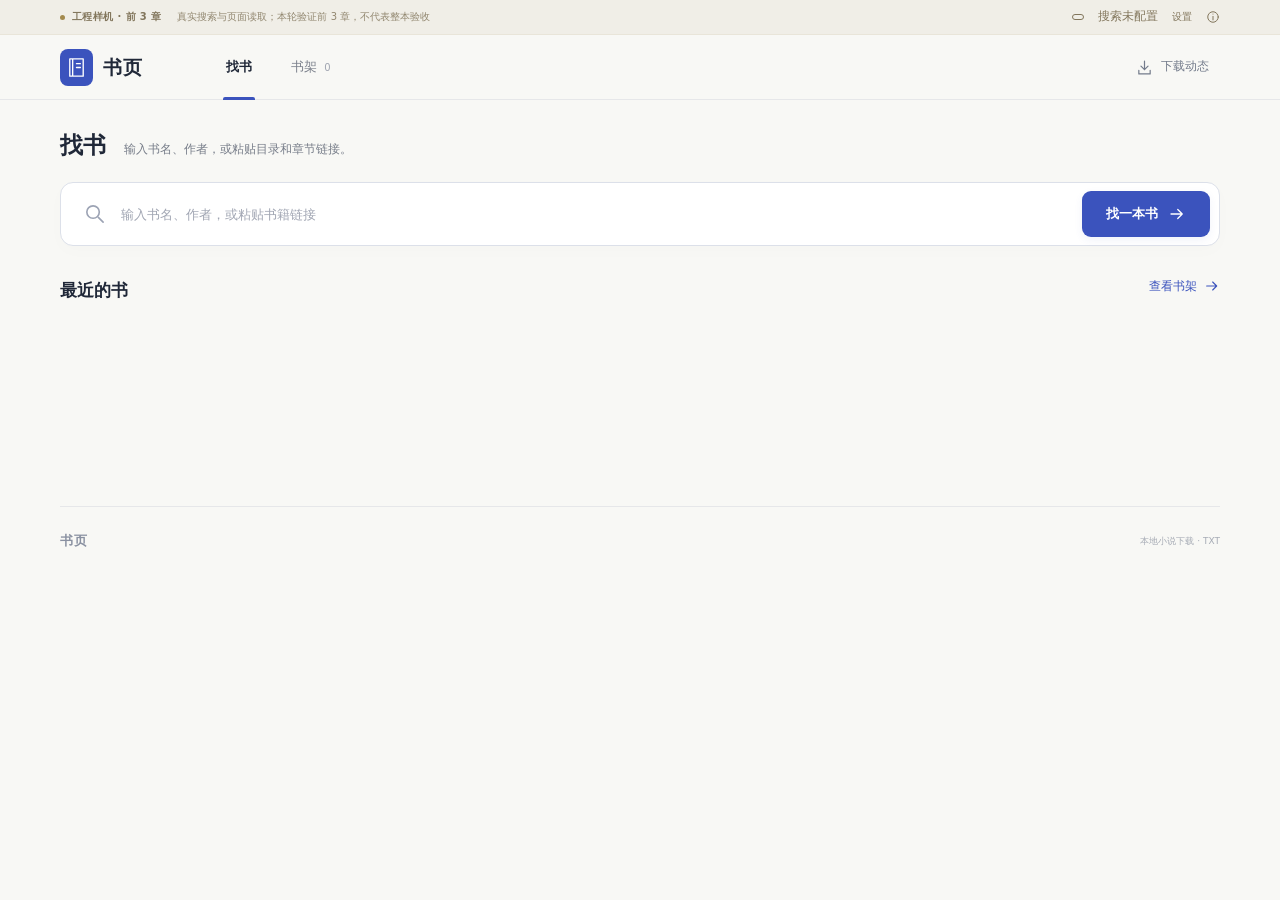
==== commit 06348838: "chore: 显示书页运行版本便于确认更新" ====
--- a/extension/index.html
+++ b/extension/index.html
@@ -30,6 +30,7 @@
       <span class="prototype-label"><span class="prototype-dot"></span>工程样机 · 前 3 章</span>
       <span class="prototype-caption">真实搜索与页面读取；本轮验证前 3 章，不代表整本验收</span>
       <div class="prototype-controls">
+        <span id="runtime-version" class="prototype-version"></span>
         <span id="key-state">搜索未配置</span><button id="settings-open" type="button">设置</button>
         <button id="about-open" type="button" aria-label="样机说明"><svg class="icon"><use href="#i-info"/></svg></button>
       </div>
--- a/extension/style.css
+++ b/extension/style.css
@@ -56,6 +56,7 @@
 .prototype-controls { display: flex; align-items: center; gap: 14px; margin-left: auto; }
 .prototype-controls button { padding: 3px 0; white-space: nowrap; background: none; color: inherit; font-size: 10px; }
 .prototype-controls .icon { width: 14px; height: 14px; }
+.prototype-version { padding: 2px 5px; border: 1px solid currentColor; border-radius: 3px; font-weight: 700; }
 
 .site-header { border-bottom: 1px solid var(--line); background: var(--paper); }
 .header-inner { display: flex; align-items: center; max-width: 1216px; height: 64px; margin: auto; padding: 0 28px; }
